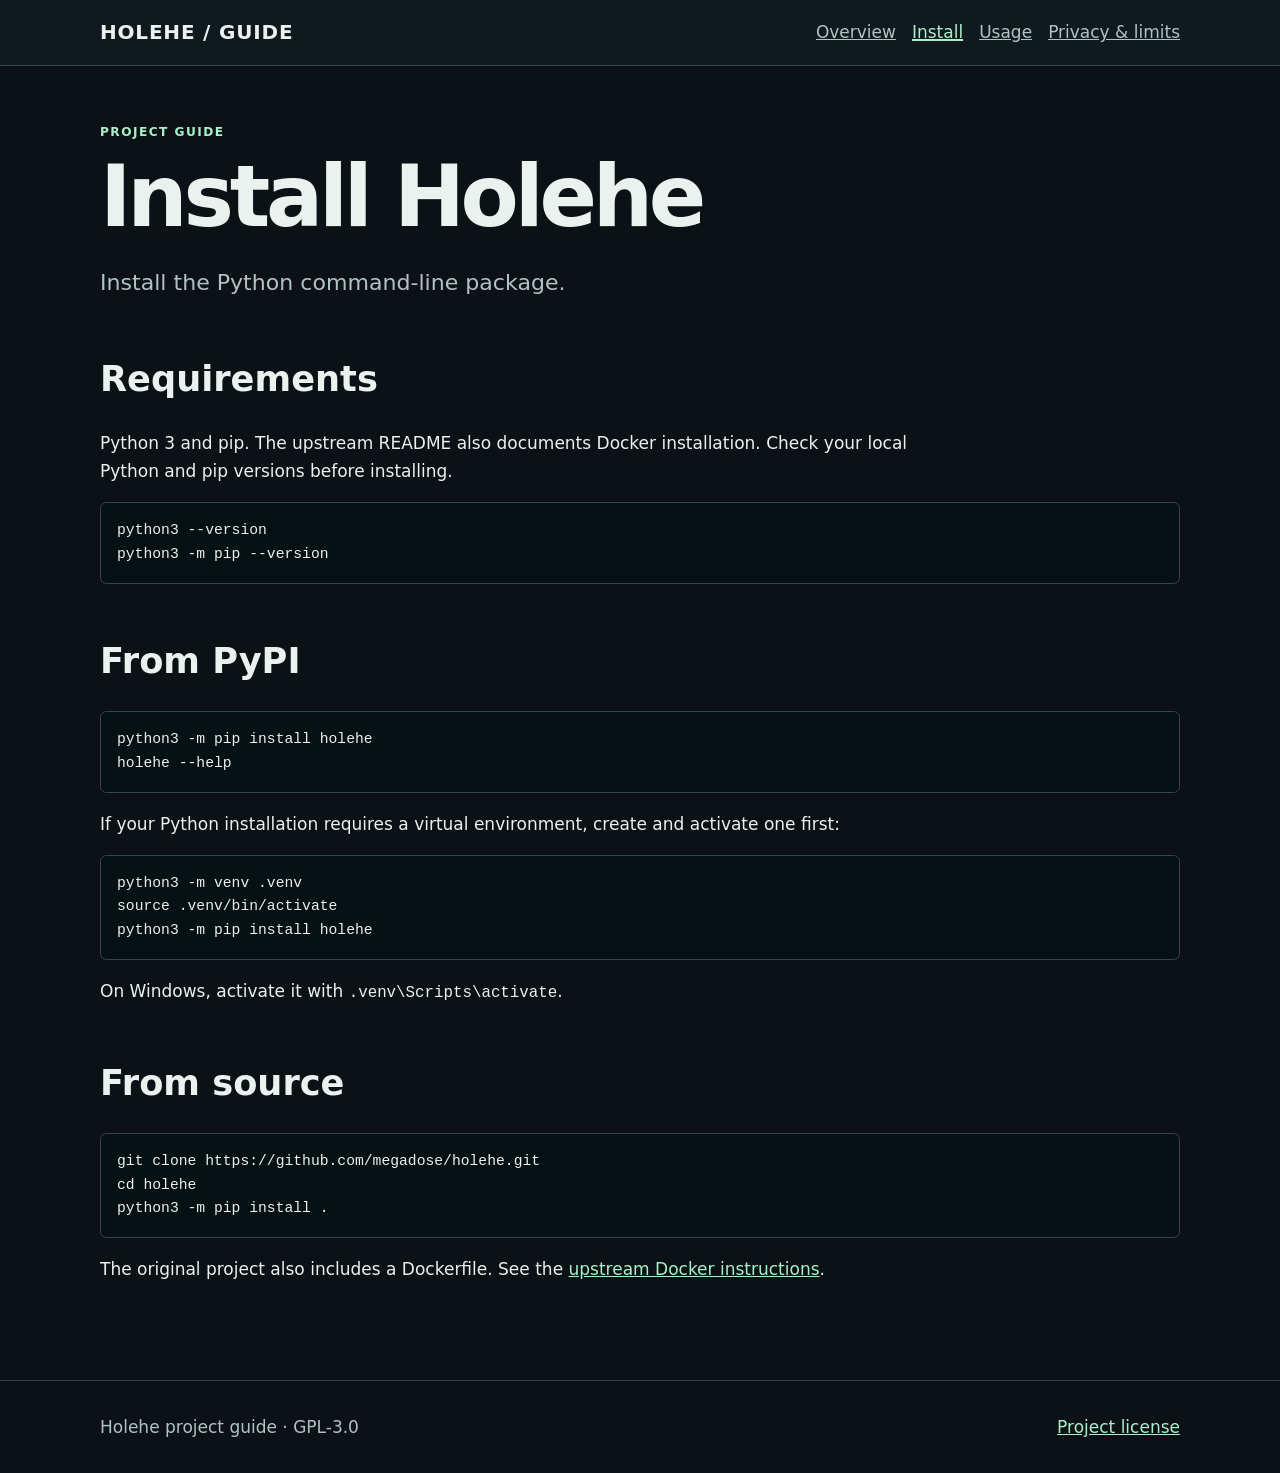
==== site/install/index.html @ 08cd29e6 "Build static Holehe guide and reusable site builder workflow" ====
<!doctype html><html lang="en"><head><meta charset="utf-8"><meta name="viewport" content="width=device-width,initial-scale=1"><meta name="description" content="Install the Python command-line package."><meta property="og:title" content="Install Holehe | Holehe"><meta property="og:description" content="Install the Python command-line package."><meta property="og:type" content="website"><title>Install Holehe | Holehe</title><link rel="stylesheet" href="../style.css"></head><body><a class="skip" href="#content">Skip to content</a><header class="top"><div class="wrap"><a class="brand" href="../">HOLEHE / GUIDE</a><nav aria-label="Main navigation"><a href="../">Overview</a><a href="../install/" aria-current="page">Install</a><a href="../usage/">Usage</a><a href="../privacy/">Privacy &amp; limits</a></nav></div></header><main id="content" class="wrap"><div class="eyebrow">Project guide</div><h1>Install Holehe</h1><p class="lead">Install the Python command-line package.</p><section><h2>Requirements</h2><p>Python 3 and pip. The upstream README also documents Docker installation. Check your local Python and pip versions before installing.</p><pre><code>python3 --version
python3 -m pip --version</code></pre></section><section><h2>From PyPI</h2><pre><code>python3 -m pip install holehe
holehe --help</code></pre><p>If your Python installation requires a virtual environment, create and activate one first:</p><pre><code>python3 -m venv .venv
source .venv/bin/activate
python3 -m pip install holehe</code></pre><p>On Windows, activate it with <code>.venv\Scripts\activate</code>.</p></section><section><h2>From source</h2><pre><code>git clone https://github.com/megadose/holehe.git
cd holehe
python3 -m pip install .</code></pre><p>The original project also includes a Dockerfile. See the <a href="https://github.com/megadose/holehe#with-docker">upstream Docker instructions</a>.</p></section></main><footer><div class="wrap"><span>Holehe project guide · GPL-3.0</span><a href="https://github.com/megadose/holehe/blob/master/LICENSE.md">Project license</a></div></footer></body></html>
---- site/style.css ----
:root{color-scheme:dark;--bg:#0c1115;--panel:#162127;--line:#344650;--text:#eaf1ef;--muted:#b1c2c2;--accent:#a9f0ca}*{box-sizing:border-box}html{scroll-behavior:smooth}body{margin:0;background:var(--bg);color:var(--text);font:17px/1.65 system-ui,-apple-system,Segoe UI,sans-serif}a{color:var(--accent)}a:hover{text-decoration-thickness:2px}a:focus-visible,button:focus-visible{outline:3px solid #fff;outline-offset:4px}.skip{position:absolute;left:-9999px}.skip:focus{left:1rem;top:1rem;background:var(--bg);padding:.5rem;z-index:5}.wrap{width:min(1080px,calc(100% - 2.5rem));margin:auto}.top{border-bottom:1px solid var(--line);background:#101a1e}.top .wrap{display:flex;justify-content:space-between;align-items:center;gap:1rem;flex-wrap:wrap;padding:1rem 0}.brand{font-size:1.25rem;font-weight:800;letter-spacing:.04em;text-decoration:none;color:var(--text)}nav{display:flex;gap:1rem;flex-wrap:wrap}nav a{color:var(--muted)}nav a[aria-current=page]{color:var(--accent);text-decoration-thickness:2px}main{padding:3.5rem 0 5rem}.eyebrow{color:var(--accent);font-weight:700;letter-spacing:.12em;text-transform:uppercase;font-size:.76rem}h1{font-size:clamp(2.6rem,7vw,5.3rem);line-height:1.1;letter-spacing:-.05em;margin:.5rem 0 1.3rem;max-width:850px}h2{font-size:clamp(1.55rem,3vw,2.2rem);line-height:1.2}h3{font-size:1.2rem}.lead{font-size:clamp(1.1rem,2vw,1.38rem);max-width:730px;color:var(--muted)}.actions{display:flex;flex-wrap:wrap;gap:.8rem;margin:2rem 0}.button{display:inline-block;padding:.7rem 1.1rem;border:1px solid var(--accent);border-radius:.35rem;text-decoration:none;font-weight:700}.button.primary{background:var(--accent);color:#10201a}.grid{display:grid;grid-template-columns:repeat(auto-fit,minmax(min(100%,260px),1fr));gap:1rem;margin:2rem 0}.card{background:var(--panel);border:1px solid var(--line);padding:1.35rem;border-radius:.5rem}.card h3{margin-top:0}section{margin-top:3.5rem}code,pre{font: .93em/1.5 ui-monospace,SFMono-Regular,Consolas,monospace}pre{overflow-x:auto;background:#071012;border:1px solid var(--line);border-radius:.4rem;padding:1rem}p,li{max-width:75ch}footer{border-top:1px solid var(--line);color:var(--muted);padding:2rem 0}footer .wrap{display:flex;gap:1rem;justify-content:space-between;flex-wrap:wrap}@media(max-width:620px){main{padding:2rem 0 3rem}.top .wrap{align-items:flex-start}nav{gap:.75rem 1rem}.card{padding:1rem}}
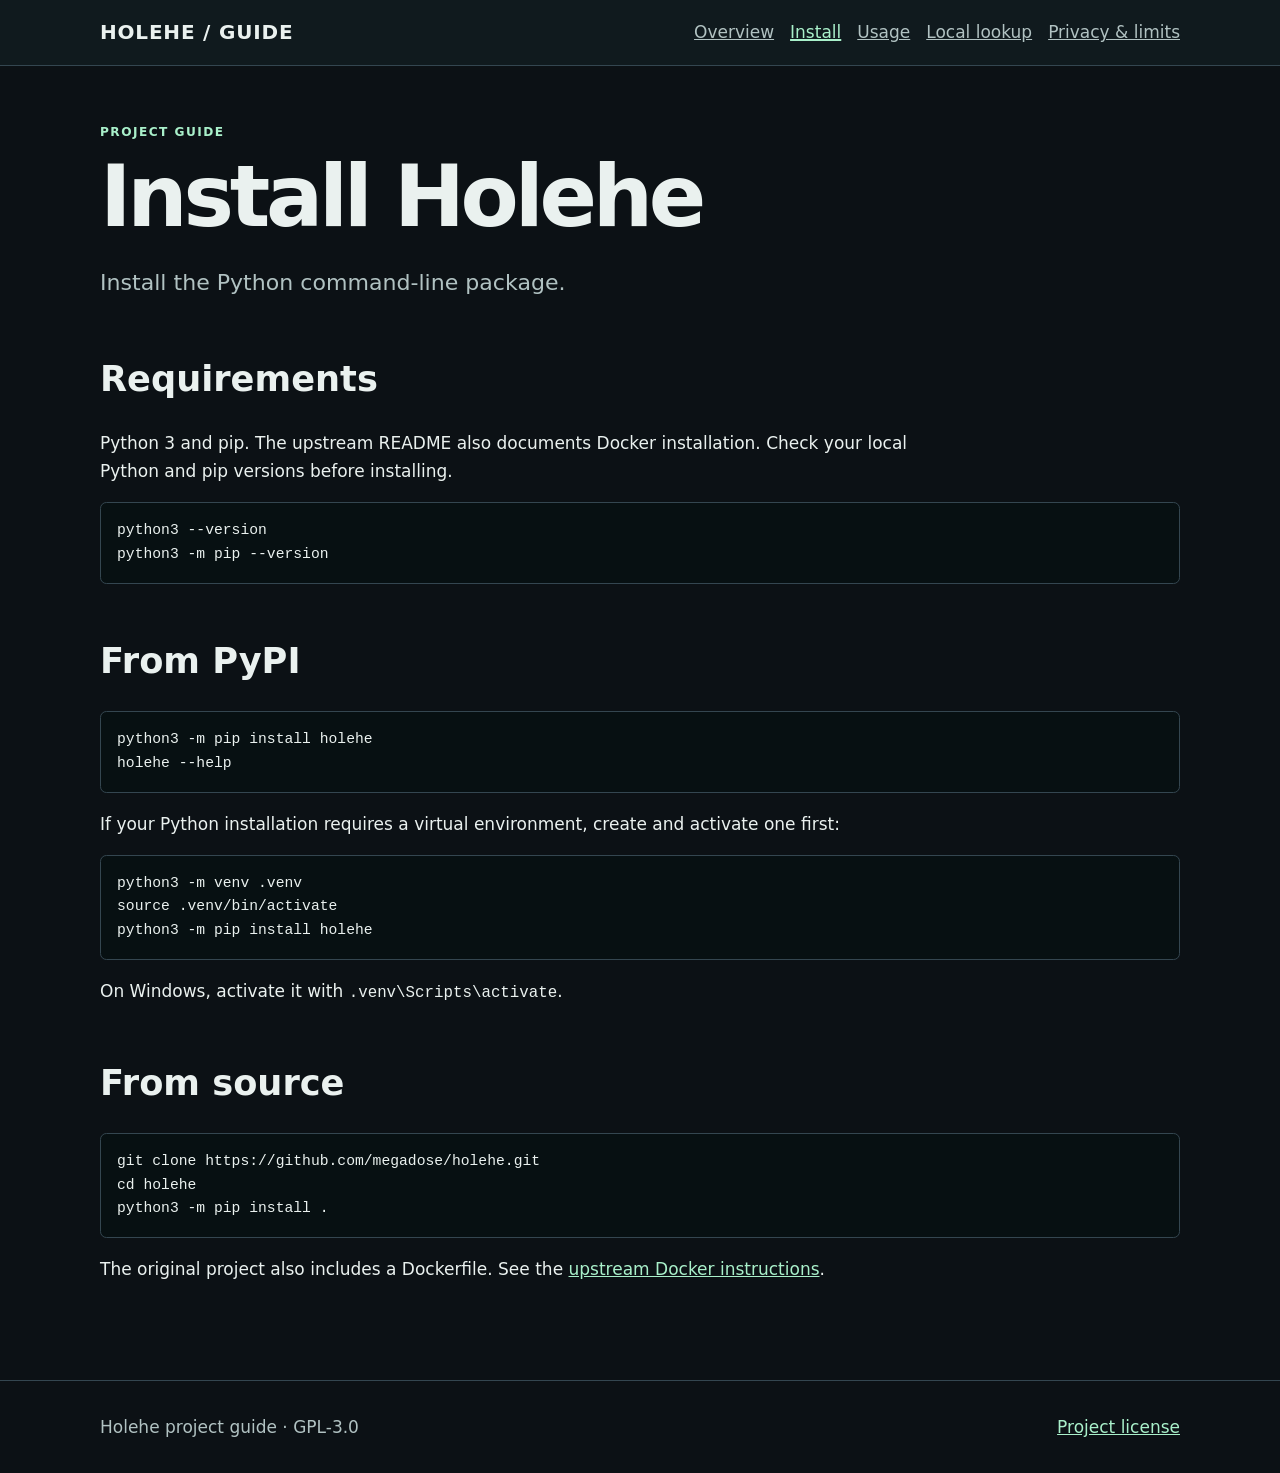
==== commit fe0f69fe: "Add local allowlisted email lookup form and backend" ====
--- a/site/install/index.html
+++ b/site/install/index.html
@@ -1,4 +1,4 @@
-<!doctype html><html lang="en"><head><meta charset="utf-8"><meta name="viewport" content="width=device-width,initial-scale=1"><meta name="description" content="Install the Python command-line package."><meta property="og:title" content="Install Holehe | Holehe"><meta property="og:description" content="Install the Python command-line package."><meta property="og:type" content="website"><title>Install Holehe | Holehe</title><link rel="stylesheet" href="../style.css"></head><body><a class="skip" href="#content">Skip to content</a><header class="top"><div class="wrap"><a class="brand" href="../">HOLEHE / GUIDE</a><nav aria-label="Main navigation"><a href="../">Overview</a><a href="../install/" aria-current="page">Install</a><a href="../usage/">Usage</a><a href="../privacy/">Privacy &amp; limits</a></nav></div></header><main id="content" class="wrap"><div class="eyebrow">Project guide</div><h1>Install Holehe</h1><p class="lead">Install the Python command-line package.</p><section><h2>Requirements</h2><p>Python 3 and pip. The upstream README also documents Docker installation. Check your local Python and pip versions before installing.</p><pre><code>python3 --version
+<!doctype html><html lang="en"><head><meta charset="utf-8"><meta name="viewport" content="width=device-width,initial-scale=1"><meta name="description" content="Install the Python command-line package."><meta property="og:title" content="Install Holehe | Holehe"><meta property="og:description" content="Install the Python command-line package."><meta property="og:type" content="website"><title>Install Holehe | Holehe</title><link rel="stylesheet" href="../style.css"></head><body><a class="skip" href="#content">Skip to content</a><header class="top"><div class="wrap"><a class="brand" href="../">HOLEHE / GUIDE</a><nav aria-label="Main navigation"><a href="../">Overview</a><a href="../install/" aria-current="page">Install</a><a href="../usage/">Usage</a><a href="../lookup/">Local lookup</a><a href="../privacy/">Privacy &amp; limits</a></nav></div></header><main id="content" class="wrap"><div class="eyebrow">Project guide</div><h1>Install Holehe</h1><p class="lead">Install the Python command-line package.</p><section><h2>Requirements</h2><p>Python 3 and pip. The upstream README also documents Docker installation. Check your local Python and pip versions before installing.</p><pre><code>python3 --version
 python3 -m pip --version</code></pre></section><section><h2>From PyPI</h2><pre><code>python3 -m pip install holehe
 holehe --help</code></pre><p>If your Python installation requires a virtual environment, create and activate one first:</p><pre><code>python3 -m venv .venv
 source .venv/bin/activate
--- a/site/style.css
+++ b/site/style.css
@@ -1 +1,2 @@
 :root{color-scheme:dark;--bg:#0c1115;--panel:#162127;--line:#344650;--text:#eaf1ef;--muted:#b1c2c2;--accent:#a9f0ca}*{box-sizing:border-box}html{scroll-behavior:smooth}body{margin:0;background:var(--bg);color:var(--text);font:17px/1.65 system-ui,-apple-system,Segoe UI,sans-serif}a{color:var(--accent)}a:hover{text-decoration-thickness:2px}a:focus-visible,button:focus-visible{outline:3px solid #fff;outline-offset:4px}.skip{position:absolute;left:-9999px}.skip:focus{left:1rem;top:1rem;background:var(--bg);padding:.5rem;z-index:5}.wrap{width:min(1080px,calc(100% - 2.5rem));margin:auto}.top{border-bottom:1px solid var(--line);background:#101a1e}.top .wrap{display:flex;justify-content:space-between;align-items:center;gap:1rem;flex-wrap:wrap;padding:1rem 0}.brand{font-size:1.25rem;font-weight:800;letter-spacing:.04em;text-decoration:none;color:var(--text)}nav{display:flex;gap:1rem;flex-wrap:wrap}nav a{color:var(--muted)}nav a[aria-current=page]{color:var(--accent);text-decoration-thickness:2px}main{padding:3.5rem 0 5rem}.eyebrow{color:var(--accent);font-weight:700;letter-spacing:.12em;text-transform:uppercase;font-size:.76rem}h1{font-size:clamp(2.6rem,7vw,5.3rem);line-height:1.1;letter-spacing:-.05em;margin:.5rem 0 1.3rem;max-width:850px}h2{font-size:clamp(1.55rem,3vw,2.2rem);line-height:1.2}h3{font-size:1.2rem}.lead{font-size:clamp(1.1rem,2vw,1.38rem);max-width:730px;color:var(--muted)}.actions{display:flex;flex-wrap:wrap;gap:.8rem;margin:2rem 0}.button{display:inline-block;padding:.7rem 1.1rem;border:1px solid var(--accent);border-radius:.35rem;text-decoration:none;font-weight:700}.button.primary{background:var(--accent);color:#10201a}.grid{display:grid;grid-template-columns:repeat(auto-fit,minmax(min(100%,260px),1fr));gap:1rem;margin:2rem 0}.card{background:var(--panel);border:1px solid var(--line);padding:1.35rem;border-radius:.5rem}.card h3{margin-top:0}section{margin-top:3.5rem}code,pre{font: .93em/1.5 ui-monospace,SFMono-Regular,Consolas,monospace}pre{overflow-x:auto;background:#071012;border:1px solid var(--line);border-radius:.4rem;padding:1rem}p,li{max-width:75ch}footer{border-top:1px solid var(--line);color:var(--muted);padding:2rem 0}footer .wrap{display:flex;gap:1rem;justify-content:space-between;flex-wrap:wrap}@media(max-width:620px){main{padding:2rem 0 3rem}.top .wrap{align-items:flex-start}nav{gap:.75rem 1rem}.card{padding:1rem}}
+input[type=email]{background:#101a1e;border:1px solid var(--muted);color:var(--text);font:inherit;padding:.65rem;width:min(100%,430px);border-radius:.3rem}input[type=checkbox]{accent-color:var(--accent);width:1.15rem;height:1.15rem;vertical-align:middle}button{font:inherit;cursor:pointer}button:disabled{opacity:.6;cursor:wait}#results li{padding:.35rem 0}
